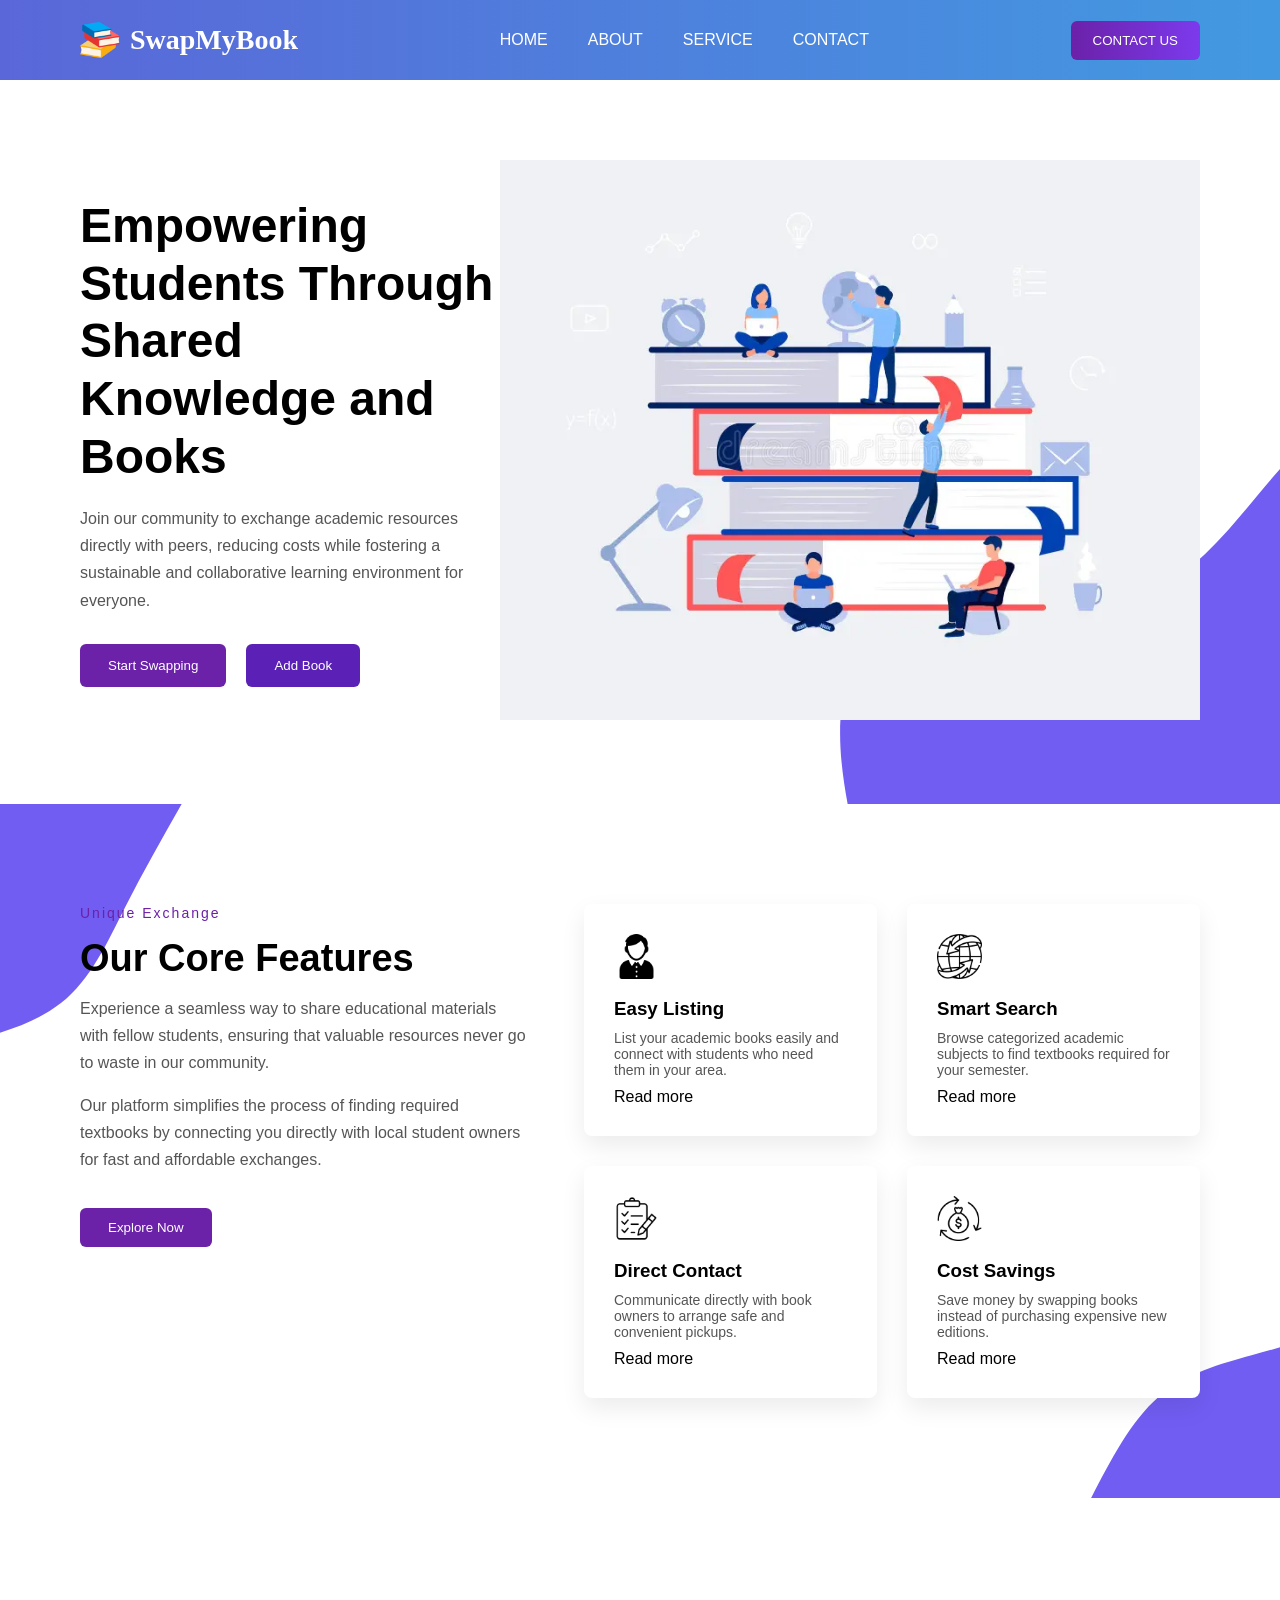
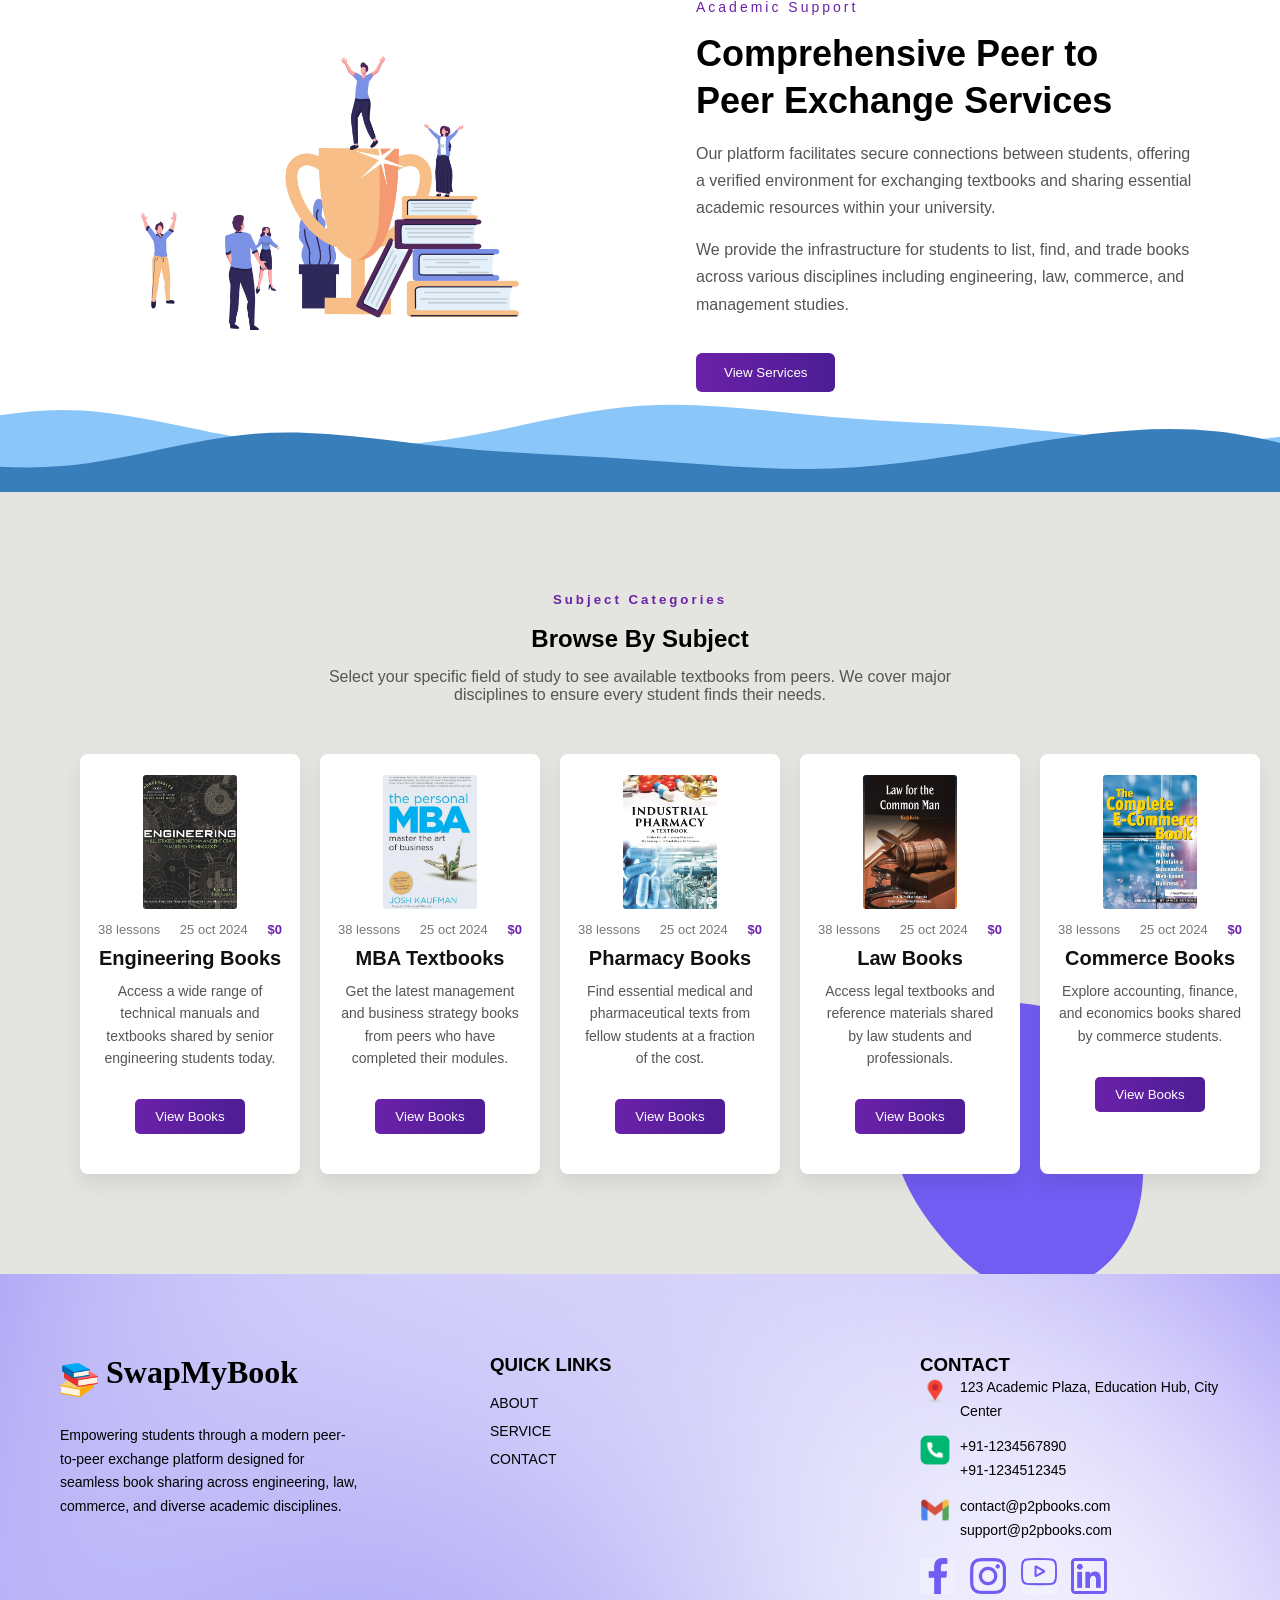
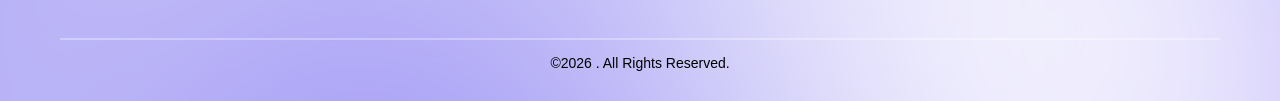
==== index.html @ 1a1cc049 "Add files via upload" ====
<!DOCTYPE html>
<html>
<head>
<title>BookSwap</title>
<link rel="stylesheet" href="home_page.css">
</head>

<body>

<script>

function openPopup(){
document.getElementById("bookPopup").style.display="flex";
}

function closePopup(){
document.getElementById("bookPopup").style.display="none";
}

function scrollToBooks(){
document.getElementById("subjects").scrollIntoView({
behavior:"smooth"
});
}
</script>
	
<header>

<div class="logo">
<img src="logo.png" alt="BookSwap Logo">
<h2 class="logotext">SwapMyBook</h2>
</div>

<nav>
<ul>
<li><a href="#">HOME</a></li>
<li><a href="#aboutus">ABOUT</a></li>
<li><a href="#">SERVICE</a></li>
<li><a href="#">CONTACT</a></li>
</ul>
</nav>

<button class="contact-btn">CONTACT US</button>

</header>


<section class="hero">

<div class="left">

<h1>
Empowering Students Through Shared Knowledge and Books
</h1>

<p>
Join our community to exchange academic resources directly with peers,
reducing costs while fostering a sustainable and collaborative learning
environment for everyone.
</p>

<div class="buttons">
<button class="start" onclick="scrollToBooks()">Start Swapping</button>
<button class="add" onclick="openPopup()">Add Book</button>
</div>

</div>


<div class="right">
<img src="book_home.webp">
</div>

<!-- Add Book Popup -->
<div id="bookPopup" class="popup">

<div class="popup-content">

<span class="close-btn" onclick="closePopup()">&times;</span>

<h2>Add a Book</h2>

<input type="text" placeholder="Book Title">
<input type="text" placeholder="Author Name">
<input type="text" placeholder="Subject">

<button class="submit-btn">Submit</button>

</div>
</div>


</section>



<section class="features">


<div class="features-left">

<span class="tag">Unique Exchange</span>

<h2>Our Core Features</h2>

<p>
Experience a seamless way to share educational materials with fellow students,
ensuring that valuable resources never go to waste in our community.
</p>

<p>
Our platform simplifies the process of finding required textbooks by connecting
you directly with local student owners for fast and affordable exchanges.
</p>

<button class="explore-btn">Explore Now</button>

</div>



<div class="features-right">

<div class="card">
<img src="boy.png">
<h3>Easy Listing</h3>
<p>List your academic books easily and connect with students who need them in your area.</p>
<a href="#">Read more</a>
</div>


<div class="card">
<img src="world.png">
<h3>Smart Search</h3>
<p>Browse categorized academic subjects to find textbooks required for your semester.</p>
<a href="#">Read more</a>
</div>


<div class="card">
<img src="clipboard.png">
<h3>Direct Contact</h3>
<p>Communicate directly with book owners to arrange safe and convenient pickups.</p>
<a href="#">Read more</a>
</div>


<div class="card">
<img src="cost_saving.png">
<h3>Cost Savings</h3>
<p>Save money by swapping books instead of purchasing expensive new editions.</p>
<a href="#">Read more</a>
</div>

</div>

</section>

<section class="services">

<div class="services-left">
<img src="winning.jpg" alt="Peer Exchange">
</div>

<div class="services-right">

<span class="service-tag">Academic Support</span>

<h2>Comprehensive Peer to <br> Peer Exchange Services</h2>

<p>
Our platform facilitates secure connections between students, offering a
verified environment for exchanging textbooks and sharing essential academic
resources within your university.
</p>

<p>
We provide the infrastructure for students to list, find, and trade books
across various disciplines including engineering, law, commerce, and
management studies.
</p>

<button class="service-btn">View Services</button>

</div>

</section>


<section class="subjects" id="subjects">

<h5 class="subject-tag">Subject Categories</h5><br>
<h2>Browse By Subject</h2>

<p class="subject-desc">
Select your specific field of study to see available textbooks from peers.
We cover major disciplines to ensure every student finds their needs.
</p>


<div class="subject-container">

<!-- Engineering -->
<div class="subject-card">
<img src="engi_book.jpg">
<div class="subject-info">
<span>38 lessons</span>
<span>25 oct 2024</span>
<span class="price">$0</span>
</div>

<h3>Engineering Books</h3>

<p>Access a wide range of technical manuals and textbooks shared by senior engineering students today.</p>

<button>View Books</button>
</div>


<!-- MBA -->
<div class="subject-card">
<img src="mba_book.jpg">
<div class="subject-info">
<span>38 lessons</span>
<span>25 oct 2024</span>
<span class="price">$0</span>
</div>

<h3>MBA Textbooks</h3>

<p>Get the latest management and business strategy books from peers who have completed their modules.</p>

<button>View Books</button>
</div>


<!-- Pharmacy -->
<div class="subject-card">
<img src="pharmacy_book.jpg">
<div class="subject-info">
<span>38 lessons</span>
<span>25 oct 2024</span>
<span class="price">$0</span>
</div>

<h3>Pharmacy Books</h3>

<p>Find essential medical and pharmaceutical texts from fellow students at a fraction of the cost.</p>

<button>View Books</button>
</div>


<!-- Law -->
<div class="subject-card">
<img src="law_book.jpg">
<div class="subject-info">
<span>38 lessons</span>
<span>25 oct 2024</span>
<span class="price">$0</span>
</div>

<h3>Law Books</h3>

<p>Access legal textbooks and reference materials shared by law students and professionals.</p>

<button>View Books</button>
</div>


<!-- Commerce -->
<div class="subject-card">
<img src="commers_book.jpg">
<div class="subject-info">
<span>38 lessons</span>
<span>25 oct 2024</span>
<span class="price">$0</span>
</div>

<h3>Commerce Books</h3>

<p>Explore accounting, finance, and economics books shared by commerce students.</p>

<button>View Books</button>
</div>

</div>

</section>

<footer class="footer" id="aboutus">

<div class="footer-container">

<!-- Logo Section -->
<div class="footer-col logo-col">
<div class="lower_logo">
	<img src="logo.png" width="38px">
	<h2 class="footer-logo">SwapMyBook</h2>
</div><br>
<p>
Empowering students through a modern peer-to-peer exchange platform
designed for seamless book sharing across engineering, law,
commerce, and diverse academic disciplines.
</p>
</div>


<!-- Quick Links -->
<div class="footer-col">
<h3>QUICK LINKS</h3>
<br>
<ul>
<li><a href="#">ABOUT</a></li>
<li><a href="#">SERVICE</a></li>
<li><a href="#">CONTACT</a></li>
</ul>
</div>


<!-- Contact -->
<div class="footer-col">

<h3>CONTACT</h3>

<p class="contact-item">
<img src="gps.png" class="icons">
123 Academic Plaza, Education Hub, City Center
</p>

<p class="contact-item">
<img src="mobile.png" class="icons">
+91-1234567890 <br>
+91-1234512345
</p>

<p class="contact-item">
<img src="email.png" class="icons">
contact@p2pbooks.com <br>
support@p2pbooks.com
</p>


<div class="social">

<img src="facebook.png" class="social-icon">
<img src="instagram.png" class="social-icon">
<img src="youtube.png" class="social-icon">
<img src="linkedin.png" class="social-icon">

</div>

</div>

</div>

<hr>

<p class="copyright">
©2026 . All Rights Reserved.
</p>

</footer>
</body>
</html>
---- home_page.css ----
*{
margin:0;
padding:0;
box-sizing:border-box;
font-family:Arial;
}

body{
font-family:'Poppins', sans-serif;
}
/* HEADER */

header{
display:flex;
justify-content:space-between;
align-items:center;
padding:20px 80px;
background:linear-gradient(90deg,#5a67d8,#4299e1);
color:white;
}

.logo{
display:flex;
align-items:center;
gap:10px;

}

.logotext{
font-family:Ink Free;
font-size: 28px;
font-weight: bold;
color: white;
}

.logo{
display:flex;
align-items:center;
gap:10px;
}

.logo img{
width:40px;
height:40px;
object-fit:contain;
}

.icon{
width:35px;
height:35px;
background:orange;
border-radius:6px;
}


nav ul{
display:flex;
list-style:none;
gap:40px;
}

nav ul li a{
text-decoration:none;
color:white;
font-weight:500;
}

.contact-btn{
background:linear-gradient(90deg,#6b21a8,#7c3aed);
border:none;
padding:12px 22px;
color:white;
border-radius:6px;
cursor:pointer;
}

/* HERO SECTION */

.hero{
display:flex;
align-items:center;
justify-content:space-between;
padding:80px;
background-image: url("blob-haikei.svg");
background-size: cover;
background-repeat: no-repeat;
background-position: top;
}

.left{
width:50%;
}

.left h1{
font-size:48px;
line-height:1.2;
margin-bottom:20px;
}

.left p{
color:#555;
line-height:1.7;
margin-bottom:30px;
}

.buttons{
display:flex;
gap:20px;
}

.start{
background:#6b21a8;
color:white;
padding:14px 28px;
border:none;
border-radius:6px;
cursor:pointer;
}

.add{
background:#5b21b6;
color:white;
padding:14px 28px;
border:none;
border-radius:6px;
cursor:pointer;
}
/* POPUP BACKGROUND */

.popup{
display:none;
position:fixed;
top:0;
left:0;
width:100%;
height:100%;
background:rgba(0,0,0,0.5);
justify-content:center;
align-items:center;
z-index:2000;
}

/* POPUP BOX */

.popup-content{
background:white;
padding:30px;
border-radius:8px;
width:350px;
text-align:center;
position:relative;
}

/* CLOSE BUTTON */

.close-btn{
position:absolute;
top:10px;
right:15px;
font-size:22px;
cursor:pointer;
}

/* INPUT FIELDS */

.popup-content input{
width:100%;
padding:10px;
margin:10px 0;
border:1px solid #ccc;
border-radius:5px;
}

/* SUBMIT BUTTON */

.submit-btn{
margin-top:10px;
padding:10px 20px;
border:none;
background:linear-gradient(90deg,#6b21a8,#4c1d95);
color:white;
border-radius:5px;
cursor:pointer;
}
/* IMAGE */

.right img{
width:700px;
}

/* FEATURES SECTION */

.features{
display:flex;
justify-content:space-between;
padding:100px 80px;
background:#f7f7f7;
background-image: url("blob-scene-haikei.svg");
background-size: cover;
background-repeat: no-repeat;
background-position: top;
}
.footer{

}
/* LEFT SIDE */

.features-left{
width:40%;
}

.tag{
color:#6b21a8;
font-size:14px;
letter-spacing:2px;
}

.features-left h2{
font-size:38px;
margin:15px 0;
}

.features-left p{
color:#555;
line-height:1.7;
margin-bottom:15px;
}

.explore-btn{
margin-top:20px;
padding:12px 28px;
background:#6b21a8;
color:white;
border:none;
border-radius:6px;
cursor:pointer;
}

/* RIGHT SIDE */

.features-right{
width:55%;
display:grid;
grid-template-columns:repeat(2,1fr);
gap:30px;
}

/* CARDS */

.card{
background:white;
padding:30px;
border-radius:8px;
box-shadow:0 10px 25px rgba(0,0,0,0.08);
transition:0.3s;
}

.card:hover{
transform:translateY(-5px);
}

.card img{
width:45px;
margin-bottom:15px;
}

.card h3{
margin-bottom:10px;
}

.card p{
font-size:14px;
color:#555;
margin-bottom:10px;
}

.card a{
text-decoration:none;
color:black;
font-weight:500;
}

.card a:hover{
color:#6b21a8;
}

/* SERVICES SECTION */

.services{
display:flex;
align-items:center;
justify-content:space-between;
padding:100px 80px;
background:#f7f7f7;
background-image: url("layered-waves-haikei.svg");
background-size: cover;
background-repeat: no-repeat;
background-position: top;
}

/* LEFT IMAGE */

.services-left{
width:50%;
}

.services-left img{
width:100%;
max-width:500px;
}

/* RIGHT CONTENT */

.services-right{
width:45%;
}

.service-tag{
color:#6b21a8;
letter-spacing:3px;
font-size:14px;
}

.services-right h2{
font-size:36px;
margin:15px 0;
line-height:1.3;
}

.services-right p{
color:#555;
line-height:1.7;
margin-bottom:15px;
}

/* BUTTON */

.service-btn{
margin-top:20px;
padding:12px 28px;
border:none;
border-radius:6px;
background:linear-gradient(90deg,#6b21a8,#4c1d95);
color:white;
cursor:pointer;
transition:0.3s;
}

.service-btn:hover{
transform:translateY(-3px);
box-shadow:0 5px 15px rgba(0,0,0,0.2);
}


.subjects{
padding:100px 80px;
text-align:center;
background:#f7f7f7;
background-image: url("blob-scatter-haikei.svg");
background-size: cover;
background-repeat: no-repeat;
background-position: top;

}

.subject-tag{
color:#6b21a8;
letter-spacing:3px;
}

.subject-desc{
max-width:700px;
margin:15px auto 50px;
color:#555;
}

/* GRID */

.subject-container{
display:grid;
grid-template-columns:repeat(5,1fr);
gap:20px;

}

/* CARD */

.subject-card h3{
font-size:20px;
font-weight:600;
margin:10px 0;
color:#111;
}

.subject-card p{
font-size:14px;
color:#555;
line-height:1.6;
margin-bottom:15px;
}

.subject-info{
display:flex;
justify-content:space-between;
font-size:13px;
color:#777;
margin:10px 0;
}

.subject-card img{
width:100px;
height:140px;
display:block;
margin:0 auto;
object-fit:cover;
border-radius:6px;
padding:3px;
}

.subject-card{
background:white;
padding:18px;
border-radius:8px;
box-shadow:0 10px 20px rgba(0,0,0,0.08);
height:420px;
width:220px;
margin:auto;
}

.subject-card:hover{
background:linear-gradient(180deg,#ede9fe,#ddd6fe);
transform:translateY(-5px);
transition:0.3s;
}

.price{
color:#6b21a8;
font-weight:bold;
}

/* BUTTON */

.subject-card button{
margin-top:15px;
padding:10px 20px;
border:none;
border-radius:5px;
background:linear-gradient(90deg,#6b21a8,#4c1d95);
color:white;
cursor:pointer;
}

.subject-card button:hover{
opacity:0.9;
}

.footer{
background-image: url("blurry-gradient-haikei.svg");
background-size: cover;
background-repeat: no-repeat;
background-position: top;
color:black;
padding:80px 60px 30px 60px;
font-family:Arial, Helvetica, sans-serif;
}

.footer-container{
display:flex;
justify-content:space-between;
flex-wrap:wrap;
gap:40px;
}

.footer-col{
width:300px;
}

/* logo */

.footer-logo{
font-size:32px;
font-weight:600;
margin-bottom:15px;
font-family:Ink Free;
}

/* text */

.footer-col p{
font-size:14px;
line-height:1.7;
margin-bottom:12px;
}

/* quick links */

.footer-col ul{
list-style:none;
padding:0;
}

.footer-col ul li{
margin-bottom:10px;
}

.footer-col ul li a{
text-decoration:none;
color:black;
font-size:14px;
}

/* contact icons */

.contact-item{
display:flex;
gap:10px;
align-items:flex-start;
}

.icons{
width:30px;
}

.lower_logo{
display:flex;
align-items:center;
gap:8px;
}
/* social icons */

.social{
margin-top:15px;
}

.social-icon{
display:inline-flex;
justify-content:center;
align-items:center;
width:36px;
height:36px;
background:rgba(255,255,255,0.2);
margin-right:10px;
font-size:16px;
}

/* bottom line */

hr{
border:0.5px solid rgba(255,255,255,0.3);
margin:40px 0 15px 0;
}

.copyright{
text-align:center;
font-size:14px;
}
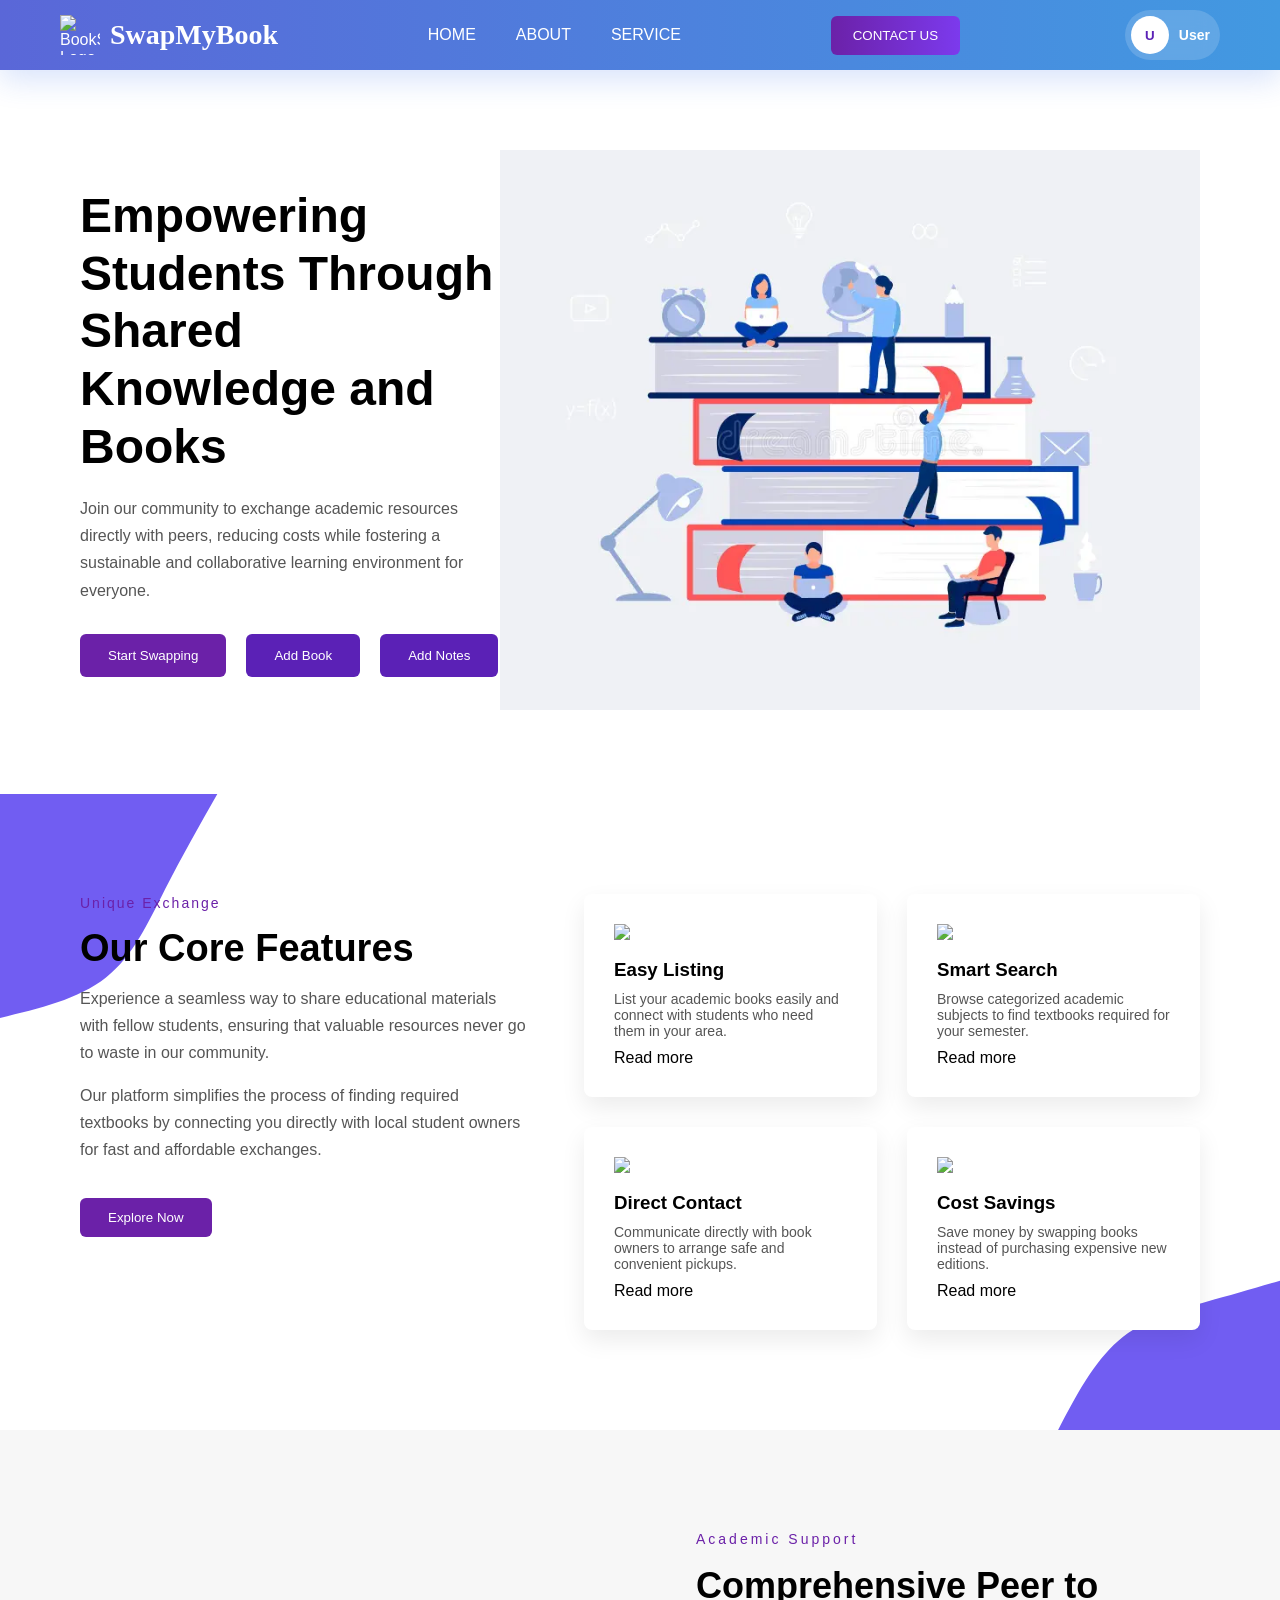
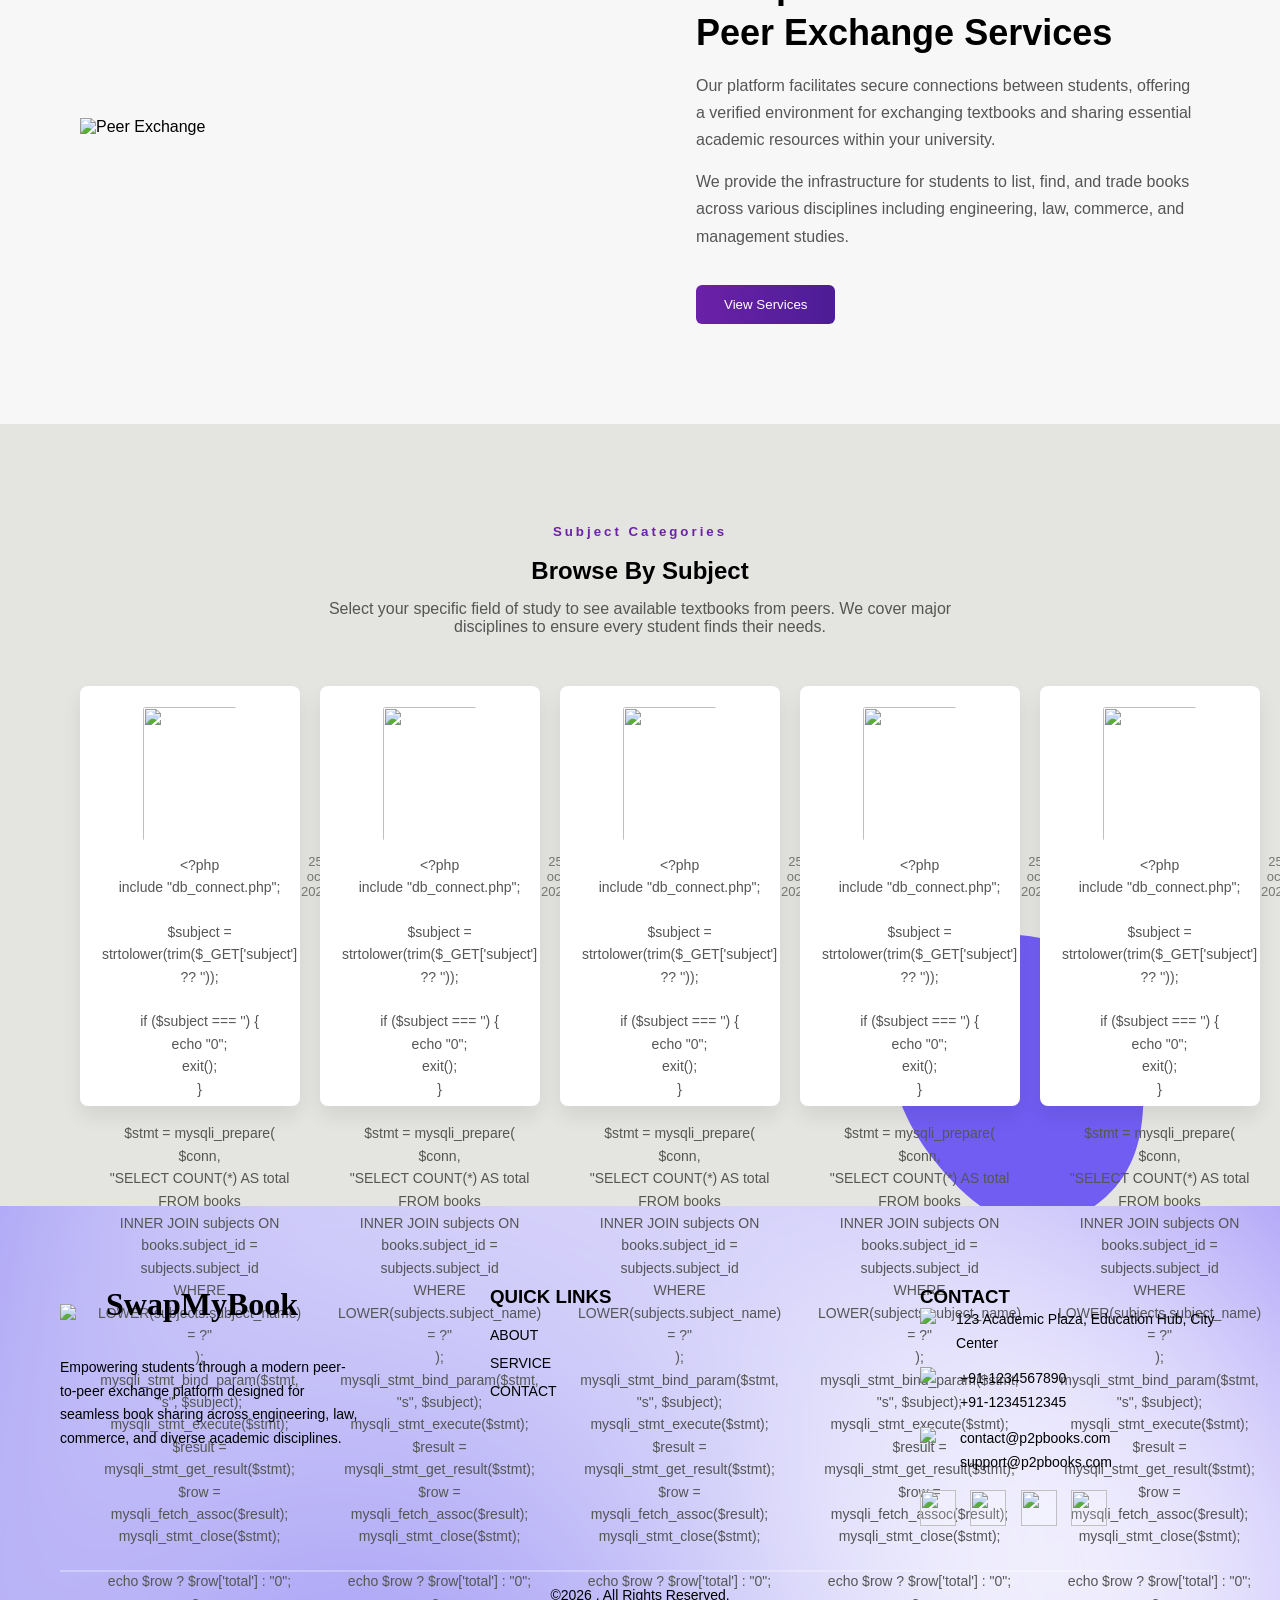
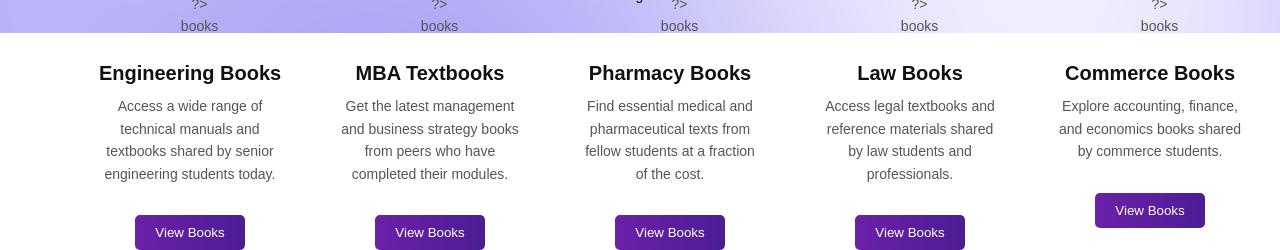
==== commit b960be6f: "Add files via upload" ====
--- a/index.html
+++ b/index.html
@@ -1,365 +1,897 @@
-<!DOCTYPE html>
-<html>
-<head>
-<title>BookSwap</title>
-<link rel="stylesheet" href="home_page.css">
-</head>
-
-<body>
-
-<script>
-
-function openPopup(){
-document.getElementById("bookPopup").style.display="flex";
-}
-
-function closePopup(){
-document.getElementById("bookPopup").style.display="none";
-}
-
-function scrollToBooks(){
-document.getElementById("subjects").scrollIntoView({
-behavior:"smooth"
-});
-}
-</script>
-	
-<header>
-
-<div class="logo">
-<img src="logo.png" alt="BookSwap Logo">
-<h2 class="logotext">SwapMyBook</h2>
-</div>
-
-<nav>
-<ul>
-<li><a href="#">HOME</a></li>
-<li><a href="#aboutus">ABOUT</a></li>
-<li><a href="#">SERVICE</a></li>
-<li><a href="#">CONTACT</a></li>
-</ul>
-</nav>
-
-<button class="contact-btn">CONTACT US</button>
-
-</header>
-
-
-<section class="hero">
-
-<div class="left">
-
-<h1>
-Empowering Students Through Shared Knowledge and Books
-</h1>
-
-<p>
-Join our community to exchange academic resources directly with peers,
-reducing costs while fostering a sustainable and collaborative learning
-environment for everyone.
-</p>
-
-<div class="buttons">
-<button class="start" onclick="scrollToBooks()">Start Swapping</button>
-<button class="add" onclick="openPopup()">Add Book</button>
-</div>
-
-</div>
-
-
-<div class="right">
-<img src="book_home.webp">
-</div>
-
-<!-- Add Book Popup -->
-<div id="bookPopup" class="popup">
-
-<div class="popup-content">
-
-<span class="close-btn" onclick="closePopup()">&times;</span>
-
-<h2>Add a Book</h2>
-
-<input type="text" placeholder="Book Title">
-<input type="text" placeholder="Author Name">
-<input type="text" placeholder="Subject">
-
-<button class="submit-btn">Submit</button>
-
-</div>
-</div>
-
-
-</section>
-
-
-
-<section class="features">
-
-
-<div class="features-left">
-
-<span class="tag">Unique Exchange</span>
-
-<h2>Our Core Features</h2>
-
-<p>
-Experience a seamless way to share educational materials with fellow students,
-ensuring that valuable resources never go to waste in our community.
-</p>
-
-<p>
-Our platform simplifies the process of finding required textbooks by connecting
-you directly with local student owners for fast and affordable exchanges.
-</p>
-
-<button class="explore-btn">Explore Now</button>
-
-</div>
-
-
-
-<div class="features-right">
-
-<div class="card">
-<img src="boy.png">
-<h3>Easy Listing</h3>
-<p>List your academic books easily and connect with students who need them in your area.</p>
-<a href="#">Read more</a>
-</div>
-
-
-<div class="card">
-<img src="world.png">
-<h3>Smart Search</h3>
-<p>Browse categorized academic subjects to find textbooks required for your semester.</p>
-<a href="#">Read more</a>
-</div>
-
-
-<div class="card">
-<img src="clipboard.png">
-<h3>Direct Contact</h3>
-<p>Communicate directly with book owners to arrange safe and convenient pickups.</p>
-<a href="#">Read more</a>
-</div>
-
-
-<div class="card">
-<img src="cost_saving.png">
-<h3>Cost Savings</h3>
-<p>Save money by swapping books instead of purchasing expensive new editions.</p>
-<a href="#">Read more</a>
-</div>
-
-</div>
-
-</section>
-
-<section class="services">
-
-<div class="services-left">
-<img src="winning.jpg" alt="Peer Exchange">
-</div>
-
-<div class="services-right">
-
-<span class="service-tag">Academic Support</span>
-
-<h2>Comprehensive Peer to <br> Peer Exchange Services</h2>
-
-<p>
-Our platform facilitates secure connections between students, offering a
-verified environment for exchanging textbooks and sharing essential academic
-resources within your university.
-</p>
-
-<p>
-We provide the infrastructure for students to list, find, and trade books
-across various disciplines including engineering, law, commerce, and
-management studies.
-</p>
-
-<button class="service-btn">View Services</button>
-
-</div>
-
-</section>
-
-
-<section class="subjects" id="subjects">
-
-<h5 class="subject-tag">Subject Categories</h5><br>
-<h2>Browse By Subject</h2>
-
-<p class="subject-desc">
-Select your specific field of study to see available textbooks from peers.
-We cover major disciplines to ensure every student finds their needs.
-</p>
-
-
-<div class="subject-container">
-
-<!-- Engineering -->
-<div class="subject-card">
-<img src="engi_book.jpg">
-<div class="subject-info">
-<span>38 lessons</span>
-<span>25 oct 2024</span>
-<span class="price">$0</span>
-</div>
-
-<h3>Engineering Books</h3>
-
-<p>Access a wide range of technical manuals and textbooks shared by senior engineering students today.</p>
-
-<button>View Books</button>
-</div>
-
-
-<!-- MBA -->
-<div class="subject-card">
-<img src="mba_book.jpg">
-<div class="subject-info">
-<span>38 lessons</span>
-<span>25 oct 2024</span>
-<span class="price">$0</span>
-</div>
-
-<h3>MBA Textbooks</h3>
-
-<p>Get the latest management and business strategy books from peers who have completed their modules.</p>
-
-<button>View Books</button>
-</div>
-
-
-<!-- Pharmacy -->
-<div class="subject-card">
-<img src="pharmacy_book.jpg">
-<div class="subject-info">
-<span>38 lessons</span>
-<span>25 oct 2024</span>
-<span class="price">$0</span>
-</div>
-
-<h3>Pharmacy Books</h3>
-
-<p>Find essential medical and pharmaceutical texts from fellow students at a fraction of the cost.</p>
-
-<button>View Books</button>
-</div>
-
-
-<!-- Law -->
-<div class="subject-card">
-<img src="law_book.jpg">
-<div class="subject-info">
-<span>38 lessons</span>
-<span>25 oct 2024</span>
-<span class="price">$0</span>
-</div>
-
-<h3>Law Books</h3>
-
-<p>Access legal textbooks and reference materials shared by law students and professionals.</p>
-
-<button>View Books</button>
-</div>
-
-
-<!-- Commerce -->
-<div class="subject-card">
-<img src="commers_book.jpg">
-<div class="subject-info">
-<span>38 lessons</span>
-<span>25 oct 2024</span>
-<span class="price">$0</span>
-</div>
-
-<h3>Commerce Books</h3>
-
-<p>Explore accounting, finance, and economics books shared by commerce students.</p>
-
-<button>View Books</button>
-</div>
-
-</div>
-
-</section>
-
-<footer class="footer" id="aboutus">
-
-<div class="footer-container">
-
-<!-- Logo Section -->
-<div class="footer-col logo-col">
-<div class="lower_logo">
-	<img src="logo.png" width="38px">
-	<h2 class="footer-logo">SwapMyBook</h2>
-</div><br>
-<p>
-Empowering students through a modern peer-to-peer exchange platform
-designed for seamless book sharing across engineering, law,
-commerce, and diverse academic disciplines.
-</p>
-</div>
-
-
-<!-- Quick Links -->
-<div class="footer-col">
-<h3>QUICK LINKS</h3>
-<br>
-<ul>
-<li><a href="#">ABOUT</a></li>
-<li><a href="#">SERVICE</a></li>
-<li><a href="#">CONTACT</a></li>
-</ul>
-</div>
-
-
-<!-- Contact -->
-<div class="footer-col">
-
-<h3>CONTACT</h3>
-
-<p class="contact-item">
-<img src="gps.png" class="icons">
-123 Academic Plaza, Education Hub, City Center
-</p>
-
-<p class="contact-item">
-<img src="mobile.png" class="icons">
-+91-1234567890 <br>
-+91-1234512345
-</p>
-
-<p class="contact-item">
-<img src="email.png" class="icons">
-contact@p2pbooks.com <br>
-support@p2pbooks.com
-</p>
-
-
-<div class="social">
-
-<img src="facebook.png" class="social-icon">
-<img src="instagram.png" class="social-icon">
-<img src="youtube.png" class="social-icon">
-<img src="linkedin.png" class="social-icon">
-
-</div>
-
-</div>
-
-</div>
-
-<hr>
-
-<p class="copyright">
-©2026 . All Rights Reserved.
-</p>
-
-</footer>
-</body>
-</html>+<!DOCTYPE html>
+<html>
+<head>
+<title>BookSwap</title>
+<link rel="stylesheet" href="index.css">
+<meta charset="UTF-8">
+<meta name="viewport" content="width=device-width, initial-scale=1.0">
+</head>
+
+<body>
+
+<script>
+
+let successMsgTimer = null;
+let notificationRefreshTimer = null;
+
+function openPopup(){
+document.getElementById("bookPopup").style.display="flex";
+}
+
+function openNotesPopup(){
+document.getElementById("notesPopup").style.display="flex";
+setNoteUploader();
+}
+
+function closePopup(){
+document.getElementById("bookPopup").style.display="none";
+hideSuccessMessage();
+}
+
+function closeNotesPopup(){
+document.getElementById("notesPopup").style.display="none";
+hideNoteSuccessMessage();
+hideNoteErrorMessage();
+}
+
+function scrollToBooks(){
+document.getElementById("subjects").scrollIntoView({
+behavior:"smooth"
+});
+}
+
+function scrollToServices(){
+let services = document.getElementById("services");
+if(services){
+services.scrollIntoView({ behavior: "smooth" });
+}
+}
+
+function openHandwrittenNotes(){
+window.location.href = "notes.html";
+}
+
+function scrollToAbout(){
+let about = document.getElementById("aboutus");
+if(about){
+about.scrollIntoView({ behavior: "smooth" });
+}
+}
+
+function scrollToContact(){
+let contact = document.getElementById("contact");
+if(contact){
+contact.scrollIntoView({ behavior: "smooth" });
+}
+}
+
+function openBooks(subject){
+window.location.href = "books.html?subject=" + subject;
+}
+
+function loadBookCount(subject, elementId){
+fetch("get_book_count.php?subject=" + encodeURIComponent(subject))
+.then(res => res.text())
+.then(data => {
+document.getElementById(elementId).innerText = data;
+});
+}
+
+function loadAllBookCounts(){
+loadBookCount("engineering", "engCount");
+loadBookCount("mba", "mbaCount");
+loadBookCount("pharmacy", "pharmaCount");
+loadBookCount("law", "lawCount");
+loadBookCount("commerce", "commerceCount");
+}
+
+function loadNotifications(){
+fetch("get_notifications.php?ts=" + Date.now(), { cache: "no-store" })
+.then(res => res.json())
+.then(data => {
+let profileBadge = document.getElementById("profileNotifyCount");
+let count = Number(data.count);
+
+if(!Number.isFinite(count) || count < 0){
+count = 0;
+}
+
+if(profileBadge){
+profileBadge.innerText = String(count);
+profileBadge.style.display = count > 0 ? "inline-flex" : "none";
+}
+})
+.catch(function(){
+let profileBadge = document.getElementById("profileNotifyCount");
+if(profileBadge){
+profileBadge.innerText = "0";
+profileBadge.style.display = "none";
+}
+});
+}
+
+function logout(){
+window.location.href="logout.php";
+}
+
+function toggleProfilePopup(event){
+event.stopPropagation();
+let popup = document.getElementById("profilePopup");
+
+if(!popup){
+return;
+}
+
+popup.style.display = popup.style.display === "flex" ? "none" : "flex";
+}
+
+function toggleServiceDropdown(event){
+event.preventDefault();
+event.stopPropagation();
+let serviceItem = document.getElementById("serviceNavItem");
+
+if(!serviceItem){
+return;
+}
+
+serviceItem.classList.toggle("open");
+}
+
+function closeServiceDropdown(){
+let serviceItem = document.getElementById("serviceNavItem");
+
+if(serviceItem){
+serviceItem.classList.remove("open");
+}
+}
+
+function closeProfilePopup(){
+let popup = document.getElementById("profilePopup");
+
+if(popup){
+popup.style.display = "none";
+}
+}
+
+function renderProfilePopup(profile){
+let user = profile.name || "User";
+let initial = profile.initial || user.charAt(0).toUpperCase();
+let rawEmail = profile.email || "";
+let email = rawEmail || "No email available";
+let isGuestUser = user === "User" && rawEmail === "" && !(profile.booksCount || profile.sentCount || profile.receivedCount);
+
+let profileInitial = document.getElementById("profileInitial");
+if(profileInitial){
+profileInitial.innerText = initial;
+}
+document.getElementById("profileTriggerLabel").innerText = user;
+document.getElementById("profilePopupAvatar").innerText = initial;
+document.getElementById("profilePopupName").innerText = user;
+document.getElementById("profilePopupEmail").innerText = email;
+document.getElementById("profileBooksCount").innerText = profile.booksCount ?? 0;
+document.getElementById("profileSentCount").innerText = profile.sentCount ?? 0;
+document.getElementById("profileReceivedCount").innerText = profile.receivedCount ?? 0;
+
+let primaryAction = document.querySelector(".profile-popup-actions .profile-action-btn.primary");
+if(primaryAction){
+if(isGuestUser){
+primaryAction.innerText = "Login";
+primaryAction.href = "login_page.html";
+primaryAction.removeAttribute("onclick");
+} else {
+primaryAction.innerText = "Logout";
+primaryAction.href = "login_page.html";
+primaryAction.setAttribute("onclick", "logout(); return false;");
+}
+}
+}
+
+function loadProfilePopup(){
+fetch("get_profile.php")
+.then(res => res.json())
+.then(data => {
+if(data.success){
+localStorage.setItem("username", data.name || "");
+renderProfilePopup(data);
+return;
+}
+
+localStorage.removeItem("username");
+renderProfilePopup({ name: "User", initial: "U", email: "" });
+})
+.catch(function(){
+localStorage.removeItem("username");
+renderProfilePopup({ name: "User", initial: "U", email: "" });
+});
+}
+
+function syncAuthState(){
+return fetch("auth_status.php", { cache: "no-store" })
+.then(res => res.json())
+.then(data => {
+if(data.loggedIn){
+localStorage.setItem("username", data.username || "");
+return;
+}
+
+localStorage.removeItem("username");
+})
+.catch(function(){
+localStorage.removeItem("username");
+});
+}
+
+function refreshAuthUi(){
+syncAuthState()
+.finally(function(){
+loadProfilePopup();
+loadNotifications();
+setNoteUploader();
+});
+}
+
+function requireLoginNavigation(target){
+fetch("auth_status.php", { cache: "no-store" })
+.then(res => res.json())
+.then(data => {
+if(data.loggedIn){
+window.location.href = target;
+return;
+}
+
+localStorage.removeItem("username");
+alert("Please login first.");
+window.location.replace("login_page.html");
+})
+.catch(function(){
+localStorage.removeItem("username");
+});
+}
+
+function requireLoginToOpenPopup(){
+fetch("auth_status.php", { cache: "no-store" })
+.then(res => res.json())
+.then(data => {
+if(data.loggedIn){
+openPopup();
+return;
+}
+
+localStorage.removeItem("username");
+alert("Please login first.");
+window.location.replace("login_page.html");
+})
+.catch(function(){
+localStorage.removeItem("username");
+});
+}
+
+function requireLoginToOpenNotesPopup(){
+fetch("auth_status.php", { cache: "no-store" })
+.then(res => res.json())
+.then(data => {
+if(data.loggedIn){
+openNotesPopup();
+return;
+}
+
+localStorage.removeItem("username");
+alert("Please login first.");
+window.location.replace("login_page.html");
+})
+.catch(function(){
+localStorage.removeItem("username");
+});
+}
+
+function hideSuccessMessage(){
+let successMsg = document.getElementById("successMsg");
+
+if(successMsg){
+successMsg.style.display="none";
+}
+
+clearTimeout(successMsgTimer);
+}
+
+function hideNoteSuccessMessage(){
+let successMsg = document.getElementById("noteSuccessMsg");
+
+if(successMsg){
+successMsg.style.display="none";
+}
+}
+
+function hideNoteErrorMessage(){
+let errorMsg = document.getElementById("noteErrorMsg");
+
+if(errorMsg){
+errorMsg.style.display="none";
+errorMsg.innerText = "";
+}
+}
+
+function showSuccessMessage(){
+let successMsg = document.getElementById("successMsg");
+let bookPopup = document.getElementById("bookPopup");
+
+if(!successMsg){
+return;
+}
+
+successMsg.style.display="block";
+clearTimeout(successMsgTimer);
+successMsgTimer = setTimeout(function(){
+successMsg.style.display="none";
+if(bookPopup){
+bookPopup.style.display="none";
+}
+}, 2500);
+}
+
+function showNoteSuccessMessage(){
+let successMsg = document.getElementById("noteSuccessMsg");
+let notesPopup = document.getElementById("notesPopup");
+
+if(!successMsg){
+return;
+}
+
+successMsg.style.display="block";
+clearTimeout(successMsgTimer);
+successMsgTimer = setTimeout(function(){
+successMsg.style.display="none";
+if(notesPopup){
+notesPopup.style.display="none";
+}
+}, 2500);
+}
+
+function setNoteUploader(){
+let uploaderField = document.getElementById("noteUploaderName");
+let user = localStorage.getItem("username") || "";
+
+if(uploaderField){
+uploaderField.value = user;
+}
+}
+
+document.addEventListener("DOMContentLoaded", function(){
+
+let form = document.querySelector("#bookPopup form");
+let noteForm = document.querySelector("#notesPopup form");
+let params = new URLSearchParams(window.location.search);
+
+if(form){
+form.addEventListener("submit", function(){
+hideSuccessMessage();
+});
+}
+
+if(noteForm){
+let noteFileInput = noteForm.querySelector('input[name="pdf_file"]');
+
+setNoteUploader();
+
+noteForm.addEventListener("submit", function(event){
+hideNoteSuccessMessage();
+hideNoteErrorMessage();
+setNoteUploader();
+
+if(noteFileInput && noteFileInput.files.length > 0){
+let file = noteFileInput.files[0];
+let fileName = file.name.toLowerCase();
+let isPdf = file.type === "application/pdf" || fileName.endsWith(".pdf");
+
+if(!isPdf){
+event.preventDefault();
+let errorMsg = document.getElementById("noteErrorMsg");
+errorMsg.innerText = "Only PDF files are allowed.";
+errorMsg.style.display = "block";
+}
+}
+});
+}
+
+loadAllBookCounts();
+refreshAuthUi();
+
+if(notificationRefreshTimer){
+clearInterval(notificationRefreshTimer);
+}
+notificationRefreshTimer = setInterval(loadNotifications, 15000);
+
+if(params.get("book_added") === "1"){
+openPopup();
+
+showSuccessMessage();
+
+loadAllBookCounts();
+history.replaceState({}, "", "index.html");
+}
+
+if(params.get("note_added") === "1"){
+openNotesPopup();
+showNoteSuccessMessage();
+history.replaceState({}, "", "index.html");
+}
+
+if(params.get("note_error")){
+openNotesPopup();
+let errorMsg = document.getElementById("noteErrorMsg");
+errorMsg.innerText = params.get("note_error");
+errorMsg.style.display = "block";
+history.replaceState({}, "", "index.html");
+}
+
+document.addEventListener("click", function(event){
+let profileBox = document.getElementById("profileBox");
+let profilePopup = document.getElementById("profilePopup");
+let serviceItem = document.getElementById("serviceNavItem");
+
+if(profileBox && !profileBox.contains(event.target) && profilePopup && !profilePopup.contains(event.target)){
+closeProfilePopup();
+}
+
+if(serviceItem && !serviceItem.contains(event.target)){
+closeServiceDropdown();
+}
+});
+
+document.addEventListener("keydown", function(event){
+if(event.key === "Escape"){
+closeProfilePopup();
+closeServiceDropdown();
+}
+});
+
+document.addEventListener("visibilitychange", function(){
+if(!document.hidden){
+loadNotifications();
+}
+});
+
+window.addEventListener("focus", loadNotifications);
+window.addEventListener("pageshow", refreshAuthUi);
+
+});
+
+</script>
+
+<header>
+
+<div class="logo">
+<img src="images/logo.png" alt="BookSwap Logo">
+<h2 class="logotext">SwapMyBook</h2>
+</div>
+
+<nav>
+<ul>
+<li><a href="index.html">HOME</a></li>
+<li><a href="#aboutus">ABOUT</a></li>
+<li class="nav-dropdown" id="serviceNavItem">
+<button type="button" class="nav-dropdown-toggle" onclick="toggleServiceDropdown(event)" aria-haspopup="true">SERVICE</button>
+<div class="nav-dropdown-menu">
+<button type="button" class="nav-dropdown-item" onclick="scrollToBooks(); closeServiceDropdown();">Books</button>
+<button type="button" class="nav-dropdown-item" onclick="openHandwrittenNotes()">Handwritten Notes</button>
+</div>
+</li>
+
+</ul>
+</nav>
+
+<button class="contact-btn" type="button" onclick="scrollToContact()">CONTACT US</button>
+
+<div id="profileBox" class="profile-menu">
+<button type="button" class="profile-trigger" onclick="toggleProfilePopup(event)">
+<div id="profileCircle"><span id="profileInitial">U</span><span id="profileNotifyCount" class="profile-notify-count">0</span></div>
+<span id="profileTriggerLabel" class="profile-trigger-label">Profile</span>
+</button>
+</div>
+</header>
+
+<div id="profilePopup" class="profile-popup" onclick="closeProfilePopup()">
+<div class="profile-card" onclick="event.stopPropagation()">
+<div class="profile-popup-top">
+<div id="profilePopupAvatar" class="profile-popup-avatar">U</div>
+<div id="profilePopupName" class="profile-popup-name">User</div>
+<div id="profilePopupEmail" class="profile-popup-email">No email available</div>
+</div>
+
+<div class="profile-popup-meta">
+<div class="profile-stat">
+<strong id="profileBooksCount">0</strong>
+<span>Books</span>
+</div>
+<div class="profile-stat">
+<strong id="profileSentCount">0</strong>
+<span>Sent</span>
+</div>
+<div class="profile-stat">
+<strong id="profileReceivedCount">0</strong>
+<span>Received</span>
+</div>
+</div>
+
+<div class="profile-popup-actions">
+<a href="my_requests.html" class="profile-action-btn secondary">My Requests</a>
+<a href="login_page.html" onclick="logout(); return false;" class="profile-action-btn primary">Logout</a>
+</div>
+</div>
+</div>
+
+
+<section class="hero">
+
+<div class="left">
+
+<h1>
+Empowering Students Through Shared Knowledge and Books
+</h1>
+
+<p>
+Join our community to exchange academic resources directly with peers,
+reducing costs while fostering a sustainable and collaborative learning
+environment for everyone.
+</p>
+
+<div class="buttons">
+<button class="start" onclick="window.location.href='index.html#subjects'">Start Swapping</button>
+<button class="add" onclick="requireLoginToOpenPopup()">Add Book</button>
+<button class="add" onclick="requireLoginToOpenNotesPopup()">Add Notes</button>
+</div>
+
+</div>
+
+
+<div class="right">
+<img src="book_home.webp" >
+</div>
+
+<!-- Add Book Popup -->
+<div id="bookPopup" class="popup">
+
+<div class="popup-content">
+
+<span class="close-btn" onclick="closePopup()">x</span>
+
+<h2>Add a Book</h2>
+
+<form action="add_book.php" method="POST" enctype="multipart/form-data">
+
+<div class="input-group">
+<input type="text" name="title" required>
+<label>Book Title</label>
+</div>
+
+<div class="input-group">
+<input type="text" name="author" required>
+<label>Author Name</label>
+</div>
+
+<div class="input-group">
+<input type="text" name="contact" required>
+<label>Contact Number</label>
+</div>
+
+<div class="input-group">
+<select name="subject_id" required>
+<option value="">Select Subject</option>
+<option value="engineering">Engineering</option>
+<option value="mba">MBA</option>
+<option value="pharmacy">Pharmacy</option>
+<option value="law">Law</option>
+<option value="commerce">Commerce</option>
+</select>
+</div>
+
+<div class="input-group">
+<input type="file" name="image" required>
+</div>
+
+<button type="submit" class="submit-btn">Submit</button>
+
+</form>
+
+<div id="successMsg">Book Added Successfully</div>
+
+</div>
+
+</div>
+
+<!-- Add Notes Popup -->
+<div id="notesPopup" class="popup">
+
+<div class="popup-content">
+
+<span class="close-btn" onclick="closeNotesPopup()">x</span>
+
+<h2>Add Notes</h2>
+
+<form action="add_note.php" method="POST" enctype="multipart/form-data">
+
+<div class="input-group">
+<input type="text" name="title" required>
+<label>Notes Title</label>
+</div>
+
+<div class="input-group">
+<select name="subject" required>
+<option value="">Select Subject</option>
+<option value="engineering">Engineering</option>
+<option value="mba">MBA</option>
+<option value="pharmacy">Pharmacy</option>
+<option value="law">Law</option>
+<option value="commerce">Commerce</option>
+</select>
+</div>
+
+<div class="input-group">
+<input type="text" id="noteUploaderName" name="uploader_name" readonly required>
+<label>Uploader Name</label>
+</div>
+
+<div class="input-group">
+<input type="file" name="pdf_file" accept="application/pdf,.pdf" required>
+</div>
+
+<button type="submit" class="submit-btn">Submit</button>
+
+</form>
+
+<div id="noteSuccessMsg">Notes uploaded successfully and sent for approval</div>
+<div id="noteErrorMsg"></div>
+
+</div>
+
+</div>
+
+</section>
+
+<section class="features">
+
+<div class="features-left">
+
+<span class="tag">Unique Exchange</span>
+
+<h2>Our Core Features</h2>
+
+<p>
+Experience a seamless way to share educational materials with fellow students,
+ensuring that valuable resources never go to waste in our community.
+</p>
+
+<p>
+Our platform simplifies the process of finding required textbooks by connecting
+you directly with local student owners for fast and affordable exchanges.
+</p>
+
+<button class="explore-btn" type="button" onclick="window.location.href='explore_more.html'">Explore Now</button>
+
+</div>
+
+<div class="features-right">
+
+<div class="card">
+<img src="images/boy.png">
+<h3>Easy Listing</h3>
+<p>List your academic books easily and connect with students who need them in your area.</p>
+<a href="read_more.html?feature=easy-listing">Read more</a>
+</div>
+
+<div class="card">
+<img src="images/world.png">
+<h3>Smart Search</h3>
+<p>Browse categorized academic subjects to find textbooks required for your semester.</p>
+<a href="read_more.html?feature=smart-search">Read more</a>
+</div>
+
+<div class="card">
+<img src="images/clipboard.png">
+<h3>Direct Contact</h3>
+<p>Communicate directly with book owners to arrange safe and convenient pickups.</p>
+<a href="read_more.html?feature=direct-contact">Read more</a>
+</div>
+
+<div class="card">
+<img src="images/cost_saving.png">
+<h3>Cost Savings</h3>
+<p>Save money by swapping books instead of purchasing expensive new editions.</p>
+<a href="read_more.html?feature=cost-savings">Read more</a>
+</div>
+
+</div>
+
+</section>
+
+<section class="services" id="services">
+
+<div class="services-left">
+<img src="images/winning.jpg" alt="Peer Exchange">
+</div>
+
+<div class="services-right">
+
+<span class="service-tag">Academic Support</span>
+
+<h2>Comprehensive Peer to <br> Peer Exchange Services</h2>
+
+<p>
+Our platform facilitates secure connections between students, offering a
+verified environment for exchanging textbooks and sharing essential academic
+resources within your university.
+</p>
+
+<p>
+We provide the infrastructure for students to list, find, and trade books
+across various disciplines including engineering, law, commerce, and
+management studies.
+</p>
+
+<button class="service-btn" type="button" onclick="scrollToBooks()">View Services</button>
+
+</div>
+
+</section>
+
+<section class="subjects" id="subjects">
+
+<h5 class="subject-tag">Subject Categories</h5><br>
+<h2>Browse By Subject</h2>
+
+<p class="subject-desc">
+Select your specific field of study to see available textbooks from peers.
+We cover major disciplines to ensure every student finds their needs.
+</p>
+
+<div class="subject-container">
+
+<div class="subject-card">
+<img src="images/engi_book.jpg">
+<div class="subject-info">
+<p><span id="engCount">0</span> books</p>
+<span>25 oct 2024</span>
+<span class="price">$0</span>
+</div>
+
+<h3>Engineering Books</h3>
+
+<p>Access a wide range of technical manuals and textbooks shared by senior engineering students today.</p>
+
+<button onclick="window.location.href='books.html?subject=engineering'">View Books</button>
+</div>
+
+<div class="subject-card">
+<img src="images/mba_book.jpg">
+<div class="subject-info">
+<p><span id="mbaCount">0</span> books</p>
+<span>25 oct 2024</span>
+<span class="price">$0</span>
+</div>
+
+<h3>MBA Textbooks</h3>
+
+<p>Get the latest management and business strategy books from peers who have completed their modules.</p>
+
+<button onclick="window.location.href='books.html?subject=mba'">View Books</button>
+</div>
+
+<div class="subject-card">
+<img src="images/pharmacy_book.jpg">
+<div class="subject-info">
+<p><span id="pharmaCount">0</span> books</p>
+<span>25 oct 2024</span>
+<span class="price">$0</span>
+</div>
+
+<h3>Pharmacy Books</h3>
+
+<p>Find essential medical and pharmaceutical texts from fellow students at a fraction of the cost.</p>
+
+<button onclick="window.location.href='books.html?subject=pharmacy'">View Books</button>
+</div>
+
+<div class="subject-card">
+<img src="images/law_book.jpg">
+<div class="subject-info">
+<p><span id="lawCount">0</span> books</p>
+<span>25 oct 2024</span>
+<span class="price">$0</span>
+</div>
+
+<h3>Law Books</h3>
+
+<p>Access legal textbooks and reference materials shared by law students and professionals.</p>
+
+<button onclick="window.location.href='books.html?subject=law'">View Books</button>
+</div>
+
+<div class="subject-card">
+<img src="images/commers_book.jpg">
+<div class="subject-info">
+<p><span id="commerceCount">0</span> books</p>
+<span>25 oct 2024</span>
+<span class="price">$0</span>
+</div>
+
+<h3>Commerce Books</h3>
+
+<p>Explore accounting, finance, and economics books shared by commerce students.</p>
+
+<button onclick="window.location.href='books.html?subject=commerce'">View Books</button>
+</div>
+
+</div>
+
+</section>
+
+<footer class="footer" id="aboutus">
+
+<div class="footer-container">
+
+<div class="footer-col logo-col">
+<div class="lower_logo">
+	<img src="images/logo.png" width="38px">
+	<h2 class="footer-logo">SwapMyBook</h2>
+</div><br>
+<p>
+Empowering students through a modern peer-to-peer exchange platform
+designed for seamless book sharing across engineering, law,
+commerce, and diverse academic disciplines.
+</p>
+</div>
+
+<div class="footer-col">
+<h3>QUICK LINKS</h3>
+<br>
+<ul>
+<li><a href="#aboutus">ABOUT</a></li>
+<li><a href="#services">SERVICE</a></li>
+<li><a href="#contact">CONTACT</a></li>
+</ul>
+</div>
+
+<div class="footer-col" id="contact">
+
+<h3>CONTACT</h3>
+
+<p class="contact-item">
+<img src="images/gps.png" class="icons">
+123 Academic Plaza, Education Hub, City Center
+</p>
+
+<p class="contact-item">
+<img src="images/apple.png" class="icons">
++91-1234567890 <br>
++91-1234512345
+</p>
+
+<p class="contact-item">
+<img src="images/email.png" class="icons">
+contact@p2pbooks.com <br>
+support@p2pbooks.com
+</p>
+
+<div class="social">
+
+<img src="images/facebook.png" class="social-icon">
+<img src="images/instagram.png" class="social-icon">
+<img src="images/youtube.png" class="social-icon">
+<img src="images/linkedin.png" class="social-icon">
+
+</div>
+
+</div>
+
+</div>
+
+<hr>
+
+<p class="copyright">
+&copy;2026 . All Rights Reserved.
+</p>
+
+</footer>
+
+</body>
+</html>
--- a/index.css
+++ b/index.css
@@ -0,0 +1,879 @@
+*{
+margin:0;
+padding:0;
+box-sizing:border-box;
+font-family:Arial;
+}
+
+body{
+font-family:'Poppins', sans-serif;
+padding-top:70px;
+}
+
+html{
+scroll-behavior:smooth;
+}
+/* HEADER */
+
+header{
+display:flex;
+justify-content:space-between;
+align-items:center;
+padding:10px 60px;
+background:linear-gradient(90deg,#5a67d8,#4299e1);
+color:white;
+position:fixed;
+top:0;
+left:0;
+width:100%;
+z-index:1000;
+box-shadow:0 10px 30px rgba(37,99,235,0.18);
+backdrop-filter:blur(12px);
+}
+
+.logo{
+display:flex;
+align-items:center;
+gap:10px;
+
+}
+
+.logotext{
+font-family:Ink Free;
+font-size: 28px;
+font-weight: bold;
+color: white;
+}
+
+.logo{
+display:flex;
+align-items:center;
+gap:10px;
+}
+
+.logo img{
+width:40px;
+height:40px;
+object-fit:contain;
+}
+
+.icon{
+width:35px;
+height:35px;
+background:orange;
+border-radius:6px;
+}
+
+
+nav ul{
+display:flex;
+list-style:none;
+gap:40px;
+}
+
+nav ul li{
+position:relative;
+}
+
+nav ul li a{
+text-decoration:none;
+color:white;
+font-weight:500;
+}
+
+.nav-dropdown-toggle{
+border:none;
+background:transparent;
+color:white;
+font-weight:500;
+font-size:16px;
+cursor:pointer;
+padding:0;
+font-family:inherit;
+}
+
+.nav-dropdown-menu{
+display:none;
+position:absolute;
+top:calc(100% + 16px);
+left:50%;
+transform:translateX(-50%);
+min-width:210px;
+background:white;
+border:1px solid #dbe3f0;
+border-radius:16px;
+box-shadow:0 18px 38px rgba(15,23,42,0.16);
+padding:10px;
+z-index:1100;
+}
+
+.nav-dropdown.open .nav-dropdown-menu,
+.nav-dropdown:hover .nav-dropdown-menu,
+.nav-dropdown:focus-within .nav-dropdown-menu{
+display:block;
+}
+
+.nav-dropdown-item{
+width:100%;
+border:none;
+background:transparent;
+text-align:left;
+padding:11px 14px;
+border-radius:12px;
+color:#334155;
+font-size:14px;
+font-weight:600;
+cursor:pointer;
+font-family:inherit;
+}
+
+.nav-dropdown-item:hover{
+background:#f5f3ff;
+color:#5b21b6;
+}
+
+.contact-btn{
+background:linear-gradient(90deg,#6b21a8,#7c3aed);
+border:none;
+padding:12px 22px;
+color:white;
+border-radius:6px;
+cursor:pointer;
+}
+
+#profileCircle:hover{
+
+transform: scale(1.1);
+box-shadow: 0 4px 12px rgba(0,0,0,0.25);
+background:#f3f3f3;
+}
+
+.profile-menu{
+position:relative;
+display:inline-flex;
+align-items:center;
+margin-left:15px;
+}
+
+.profile-trigger{
+display:flex;
+align-items:center;
+gap:10px;
+border:none;
+background:rgba(255,255,255,0.16);
+padding:6px 10px 6px 6px;
+border-radius:999px;
+cursor:pointer;
+color:white;
+backdrop-filter:blur(10px);
+}
+
+.profile-trigger:hover{
+background:rgba(255,255,255,0.24);
+}
+
+#profileCircle{
+width:38px;
+height:38px;
+border-radius:50%;
+background:white;
+color:#5b21b6;
+display:flex;
+align-items:center;
+justify-content:center;
+font-weight:bold;
+transition:0.25s ease;
+position:relative;
+overflow:visible;
+}
+
+.profile-trigger-label{
+font-size:14px;
+font-weight:600;
+}
+
+.profile-notify-count{
+display:none;
+position:absolute;
+top:-6px;
+right:-6px;
+min-width:22px;
+height:22px;
+padding:0 6px;
+border-radius:999px;
+background:#f97316;
+color:white;
+align-items:center;
+justify-content:center;
+font-size:12px;
+font-weight:700;
+line-height:1;
+box-shadow:0 6px 14px rgba(249,115,22,0.35);
+border:2px solid #ffffff;
+}
+
+.profile-popup{
+display:none;
+position:fixed;
+inset:0;
+background:rgba(15,23,42,0.42);
+align-items:center;
+justify-content:center;
+z-index:1200;
+padding:24px;
+}
+
+.profile-popup.open{
+animation:profilePopupIn 0.18s ease;
+}
+
+@keyframes profilePopupIn{
+from{opacity:0;transform:translateY(-8px) scale(0.98);}
+to{opacity:1;transform:translateY(0) scale(1);}
+}
+
+.profile-popup-top{
+background:linear-gradient(135deg,#eff6ff,#eef2ff 54%,#fdf4ff);
+border-radius:18px;
+padding:18px;
+text-align:center;
+}
+
+.profile-card{
+width:min(100%,380px);
+background:#ffffff;
+border-radius:28px;
+box-shadow:0 28px 70px rgba(15,23,42,0.28);
+border:1px solid rgba(148,163,184,0.2);
+padding:18px;
+overflow:hidden;
+animation:profilePopupIn 0.18s ease;
+}
+
+.profile-popup-avatar{
+width:72px;
+height:72px;
+border-radius:50%;
+margin:0 auto 12px;
+background:linear-gradient(135deg,#2563eb,#7c3aed);
+color:white;
+display:flex;
+align-items:center;
+justify-content:center;
+font-size:28px;
+font-weight:700;
+box-shadow:0 12px 24px rgba(91,33,182,0.22);
+}
+
+.profile-popup-name{
+font-size:20px;
+font-weight:700;
+color:#1e293b;
+margin-bottom:4px;
+}
+
+.profile-popup-email{
+font-size:13px;
+color:#64748b;
+word-break:break-word;
+}
+
+.profile-popup-meta{
+display:grid;
+grid-template-columns:repeat(3,1fr);
+gap:10px;
+margin:16px 0;
+}
+
+.profile-stat{
+background:#f8fafc;
+border:1px solid #e2e8f0;
+border-radius:16px;
+padding:12px 10px;
+text-align:center;
+}
+
+.profile-stat strong{
+display:block;
+font-size:18px;
+color:#0f172a;
+margin-bottom:4px;
+}
+
+.profile-stat span{
+font-size:12px;
+color:#64748b;
+}
+
+.profile-popup-actions{
+display:flex;
+gap:10px;
+}
+
+.profile-action-btn{
+flex:1;
+padding:11px 14px;
+border-radius:999px;
+text-decoration:none;
+text-align:center;
+font-weight:600;
+font-size:14px;
+transition:0.2s ease;
+}
+
+.profile-action-btn.primary{
+background:linear-gradient(90deg,#2563eb,#5b21b6);
+color:white;
+}
+
+.profile-action-btn.secondary{
+background:#f8fafc;
+border:1px solid #dbe3f0;
+color:#334155;
+}
+
+.profile-action-btn:hover{
+transform:translateY(-1px);
+}
+
+
+
+/* HERO SECTION */
+
+.hero{
+display:flex;
+align-items:center;
+justify-content:space-between;
+padding:80px;
+background-image: url("images/blob-haikei.png");
+background-size: cover;
+background-repeat: no-repeat;
+background-position: top;
+}
+
+.left{
+width:50%;
+}
+
+.left h1{
+font-size:48px;
+line-height:1.2;
+margin-bottom:20px;
+}
+
+.left p{
+color:#555;
+line-height:1.7;
+margin-bottom:30px;
+}
+
+.buttons{
+display:flex;
+gap:20px;
+flex-wrap:wrap;
+}
+
+.start{
+background:#6b21a8;
+color:white;
+padding:14px 28px;
+border:none;
+border-radius:6px;
+cursor:pointer;
+}
+
+.add{
+background:#5b21b6;
+color:white;
+padding:14px 28px;
+border:none;
+border-radius:6px;
+cursor:pointer;
+}
+/* POPUP BACKGROUND */
+
+.popup{
+display:none;
+position:fixed;
+top:0;
+left:0;
+width:100%;
+height:100%;
+background:rgba(0,0,0,0.6);
+justify-content:center;
+align-items:center;
+}
+.close-btn{
+position:absolute;
+top:12px;
+right:15px;
+width:28px;
+height:28px;
+display:flex;
+align-items:center;
+justify-content:center;
+font-size:18px;
+font-weight:bold;
+border-radius:50%;
+background:#eee;
+cursor:pointer;
+transition:0.3s;
+}
+
+.close-btn:hover{
+background:#6b21a8;
+color:white;
+}
+
+.popup-content{
+background:white;
+padding:30px;
+border-radius:10px;
+width:350px;
+position:relative;
+animation:popupAnim 0.3s ease;
+}
+
+@keyframes popupAnim{
+from{transform:scale(0.8);}
+to{transform:scale(1);}
+}
+
+.input-group{
+position:relative;
+margin:18px 0;
+}
+
+.input-group input,
+.input-group select{
+width:100%;
+padding:10px;
+border:1px solid #ccc;
+border-radius:5px;
+outline:none;
+}
+
+.input-group label{
+position:absolute;
+top:50%;
+left:10px;
+transform:translateY(-50%);
+background:white;
+padding:0 5px;
+color:#777;
+transition:0.3s;
+pointer-events:none;
+}
+
+.input-group input:focus + label,
+.input-group input:valid + label{
+top:-8px;
+font-size:12px;
+color:#6b21a8;
+}
+
+.submit-btn{
+width:100%;
+padding:10px;
+background:linear-gradient(90deg,#6b21a8,#4c1d95);
+color:white;
+border:none;
+border-radius:6px;
+cursor:pointer;
+margin-top:10px;
+}
+
+#successMsg{
+display:none;
+color:green;
+font-weight:bold;
+margin-top:10px;
+text-align:center;
+}
+
+#noteSuccessMsg{
+display:none;
+color:green;
+font-weight:bold;
+margin-top:10px;
+text-align:center;
+}
+
+#noteErrorMsg{
+display:none;
+color:#c53030;
+font-weight:bold;
+margin-top:10px;
+text-align:center;
+}
+
+/* IMAGE */
+
+.right img{
+width:700px;
+}
+
+/* FEATURES SECTION */
+
+.features{
+display:flex;
+justify-content:space-between;
+padding:100px 80px;
+background:#e5e7eb;
+background-image: url("blob-scene-haikei.svg");
+background-size: cover;
+background-repeat: no-repeat;
+background-position: top;
+}
+
+/* LEFT SIDE */
+
+.features-left{
+width:40%;
+}
+
+.tag{
+color:#6b21a8;
+font-size:14px;
+letter-spacing:2px;
+}
+
+.features-left h2{
+font-size:38px;
+margin:15px 0;
+}
+
+.features-left p{
+color:#555;
+line-height:1.7;
+margin-bottom:15px;
+}
+
+.explore-btn{
+margin-top:20px;
+padding:12px 28px;
+background:#6b21a8;
+color:white;
+border:none;
+border-radius:6px;
+cursor:pointer;
+}
+
+/* RIGHT SIDE */
+
+.features-right{
+width:55%;
+display:grid;
+grid-template-columns:repeat(2,1fr);
+gap:30px;
+}
+
+/* CARDS */
+
+.card{
+background:white;
+padding:30px;
+border-radius:8px;
+box-shadow:0 10px 25px rgba(0,0,0,0.08);
+transition:0.3s;
+}
+
+.card:hover{
+transform:translateY(-5px);
+}
+
+.card img{
+width:45px;
+margin-bottom:15px;
+}
+
+.card h3{
+margin-bottom:10px;
+}
+
+.card p{
+font-size:14px;
+color:#555;
+margin-bottom:10px;
+}
+
+.card a{
+text-decoration:none;
+color:black;
+font-weight:500;
+}
+
+.card a:hover{
+color:#6b21a8;
+}
+
+/* SERVICES SECTION */
+
+.services{
+display:flex;
+align-items:center;
+justify-content:space-between;
+padding:100px 80px;
+background:#f7f7f7;
+background-image: url("images/layered-waves-haikei.svg");
+background-size: cover;
+background-repeat: no-repeat;
+background-position: top;
+}
+
+/* LEFT IMAGE */
+
+.services-left{
+width:50%;
+}
+
+.services-left img{
+width:100%;
+max-width:500px;
+}
+
+/* RIGHT CONTENT */
+
+.services-right{
+width:45%;
+}
+
+.service-tag{
+color:#6b21a8;
+letter-spacing:3px;
+font-size:14px;
+}
+
+.services-right h2{
+font-size:36px;
+margin:15px 0;
+line-height:1.3;
+}
+
+.services-right p{
+color:#555;
+line-height:1.7;
+margin-bottom:15px;
+}
+
+/* BUTTON */
+
+.service-btn{
+margin-top:20px;
+padding:12px 28px;
+border:none;
+border-radius:6px;
+background:linear-gradient(90deg,#6b21a8,#4c1d95);
+color:white;
+cursor:pointer;
+transition:0.3s;
+}
+
+.service-btn:hover{
+transform:translateY(-3px);
+box-shadow:0 5px 15px rgba(0,0,0,0.2);
+}
+
+
+.subjects{
+padding:100px 80px;
+text-align:center;
+background:#f7f7f7;
+background-image: url("blob-scatter-haikei.svg");
+background-size: cover;
+background-repeat: no-repeat;
+background-position: top;
+
+}
+
+.subject-tag{
+color:#6b21a8;
+letter-spacing:3px;
+}
+
+.subject-desc{
+max-width:700px;
+margin:15px auto 50px;
+color:#555;
+}
+
+/* GRID */
+
+.subject-container{
+display:grid;
+grid-template-columns:repeat(5,1fr);
+gap:20px;
+
+}
+
+/* CARD */
+
+.subject-card h3{
+font-size:20px;
+font-weight:600;
+margin:10px 0;
+color:#111;
+}
+
+.subject-card p{
+font-size:14px;
+color:#555;
+line-height:1.6;
+margin-bottom:15px;
+}
+
+.subject-info{
+display:flex;
+justify-content:space-between;
+font-size:13px;
+color:#777;
+margin:10px 0;
+}
+
+.subject-card img{
+width:100px;
+height:140px;
+display:block;
+margin:0 auto;
+object-fit:cover;
+border-radius:6px;
+padding:3px;
+}
+
+.subject-card{
+background:white;
+padding:18px;
+border-radius:8px;
+box-shadow:0 10px 20px rgba(0,0,0,0.08);
+height:420px;
+width:220px;
+margin:auto;
+}
+
+.subject-card:hover{
+background:linear-gradient(180deg,#ede9fe,#ddd6fe);
+transform:translateY(-5px);
+transition:0.3s;
+}
+
+.price{
+color:#6b21a8;
+font-weight:bold;
+}
+
+/* BUTTON */
+
+.subject-card button{
+margin-top:15px;
+padding:10px 20px;
+border:none;
+border-radius:5px;
+background:linear-gradient(90deg,#6b21a8,#4c1d95);
+color:white;
+cursor:pointer;
+}
+
+.subject-card button:hover{
+opacity:0.9;
+}
+
+.footer{
+background-image: url("blurry-gradient-haikei.svg");
+background-size: cover;
+background-repeat: no-repeat;
+background-position: top;
+color:black;
+padding:80px 60px 30px 60px;
+font-family:Arial, Helvetica, sans-serif;
+}
+
+.footer-container{
+display:flex;
+justify-content:space-between;
+flex-wrap:wrap;
+gap:40px;
+}
+
+.footer-col{
+width:300px;
+}
+
+/* logo */
+
+.footer-logo{
+font-size:32px;
+font-weight:600;
+margin-bottom:15px;
+font-family:Ink Free;
+}
+
+/* text */
+
+.footer-col p{
+font-size:14px;
+line-height:1.7;
+margin-bottom:12px;
+}
+
+/* quick links */
+
+.footer-col ul{
+list-style:none;
+padding:0;
+}
+
+.footer-col ul li{
+margin-bottom:10px;
+}
+
+.footer-col ul li a{
+text-decoration:none;
+color:black;
+font-size:14px;
+}
+
+/* contact icons */
+
+.contact-item{
+display:flex;
+gap:10px;
+align-items:flex-start;
+}
+
+.icons{
+width:30px;
+}
+
+.lower_logo{
+display:flex;
+align-items:center;
+gap:8px;
+}
+/* social icons */
+
+.social{
+margin-top:15px;
+}
+
+.social-icon{
+display:inline-flex;
+justify-content:center;
+align-items:center;
+width:36px;
+height:36px;
+background:rgba(255,255,255,0.2);
+margin-right:10px;
+font-size:16px;
+}
+
+/* bottom line */
+
+hr{
+border:0.5px solid rgba(255,255,255,0.3);
+margin:40px 0 15px 0;
+}
+
+.copyright{
+text-align:center;
+font-size:14px;
+}
